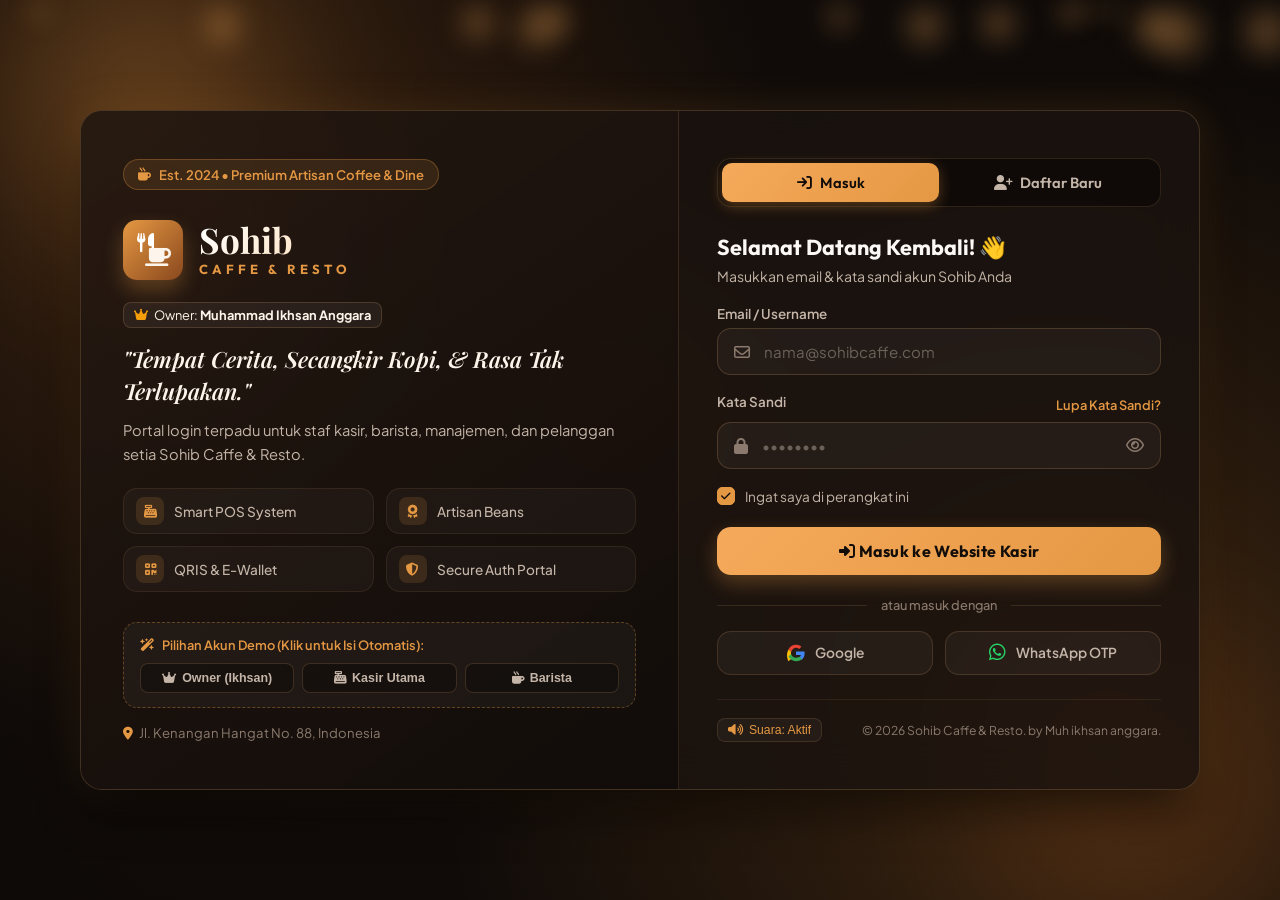
==== login.html @ d031e773 "Update placeholder nama dan perapihan format di login.html" ====
<!DOCTYPE html>
<html lang="id">

<head>
    <meta charset="UTF-8">
    <meta name="viewport" content="width=device-width, initial-scale=1.0">
    <title>Sohib Caffe & Resto — Portal Masuk</title>

    <!-- Google Fonts -->
    <link rel="preconnect" href="https://fonts.googleapis.com">
    <link rel="preconnect" href="https://fonts.gstatic.com" crossorigin>
    <link
        href="https://fonts.googleapis.com/css2?family=Outfit:wght@300;400;500;600;700&family=Playfair+Display:ital,wght@0,600;0,700;1,600&family=Plus+Jakarta+Sans:wght@400;500;600;700&display=swap"
        rel="stylesheet">

    <!-- Font Awesome Icons -->
    <link rel="stylesheet" href="https://cdnjs.cloudflare.com/ajax/libs/font-awesome/6.5.1/css/all.min.css">

    <!-- Custom Login CSS -->
    <link rel="stylesheet" href="login.css">
</head>

<body>
    <!-- Background Decor & Ambience -->
    <div class="bg-wrapper">
        <div class="bg-gradient-mesh"></div>
        <div class="glow-orb orb-1"></div>
        <div class="glow-orb orb-2"></div>
        <div class="glow-orb orb-3"></div>

        <!-- Floating Coffee Steam Particles -->
        <div class="steam-particle-container" id="steamContainer"></div>
    </div>

    <!-- Main Container -->
    <main class="login-master-container">
        <!-- Brand Showcase Banner (Left Side) -->
        <section class="brand-hero-panel">
            <div class="brand-badge">
                <i class="fa-solid fa-mug-hot"></i>
                <span>Est. 2024 • Premium Artisan Coffee & Dine</span>
            </div>

            <div class="brand-content">
                <div class="logo-mark">
                    <div class="logo-icon-ring">
                        <i class="fa-solid fa-utensils utensils-icon"></i>
                        <i class="fa-solid fa-mug-saucer coffee-icon"></i>
                    </div>
                    <div class="logo-text">
                        <h1>Sohib</h1>
                        <span class="logo-subtitle">CAFFE & RESTO</span>
                    </div>
                </div>

                <div class="brand-owner-badge">
                    <i class="fa-solid fa-crown" style="color: #f59e0b;"></i>
                    <span>Owner: <b>Muhammad Ikhsan Anggara</b></span>
                </div>

                <div class="brand-quote">
                    <h2>"Tempat Cerita, Secangkir Kopi, & Rasa Tak Terlupakan."</h2>
                    <p>Portal login terpadu untuk staf kasir, barista, manajemen, dan pelanggan setia Sohib Caffe &
                        Resto.</p>
                </div>

                <div class="features-pill-grid">
                    <div class="feature-pill">
                        <div class="pill-icon"><i class="fa-solid fa-cash-register"></i></div>
                        <span>Smart POS System</span>
                    </div>
                    <div class="feature-pill">
                        <div class="pill-icon"><i class="fa-solid fa-award"></i></div>
                        <span>Artisan Beans</span>
                    </div>
                    <div class="feature-pill">
                        <div class="pill-icon"><i class="fa-solid fa-qrcode"></i></div>
                        <span>QRIS & E-Wallet</span>
                    </div>
                    <div class="feature-pill">
                        <div class="pill-icon"><i class="fa-solid fa-shield-halved"></i></div>
                        <span>Secure Auth Portal</span>
                    </div>
                </div>
            </div>

            <!-- Quick Demo Accounts Switcher -->
            <div class="quick-demo-card">
                <div class="quick-demo-header">
                    <i class="fa-solid fa-wand-magic-sparkles"></i>
                    <span>Pilihan Akun Demo (Klik untuk Isi Otomatis):</span>
                </div>
                <div class="demo-btn-group">
                    <button type="button" class="demo-btn" onclick="fillDemo('owner')">
                        <i class="fa-solid fa-crown"></i> Owner (Ikhsan)
                    </button>
                    <button type="button" class="demo-btn" onclick="fillDemo('kasir')">
                        <i class="fa-solid fa-cash-register"></i> Kasir Utama
                    </button>
                    <button type="button" class="demo-btn" onclick="fillDemo('barista')">
                        <i class="fa-solid fa-mug-hot"></i> Barista
                    </button>
                </div>
            </div>

            <div class="brand-footer-info">
                <span><i class="fa-solid fa-location-dot"></i> Jl. Kenangan Hangat No. 88, Indonesia</span>
            </div>
        </section>

        <!-- Form Glassmorphism Card (Right Side) -->
        <section class="auth-card-panel">
            <div class="auth-card">
                <!-- Mobile Logo Header -->
                <div class="mobile-brand-header">
                    <div class="mobile-logo-ring">
                        <i class="fa-solid fa-mug-saucer"></i>
                    </div>
                    <div class="mobile-logo-title">
                        <h2>Sohib</h2>
                        <span>CAFFE & RESTO</span>
                    </div>
                </div>

                <!-- Tab Navigation: Masuk vs Daftar -->
                <div class="auth-tabs">
                    <button type="button" class="auth-tab active" id="tabLogin" onclick="switchAuthTab('login')">
                        <i class="fa-solid fa-arrow-right-to-bracket"></i>
                        <span>Masuk</span>
                    </button>
                    <button type="button" class="auth-tab" id="tabRegister" onclick="switchAuthTab('register')">
                        <i class="fa-solid fa-user-plus"></i>
                        <span>Daftar Baru</span>
                    </button>
                    <div class="tab-indicator" id="tabIndicator"></div>
                </div>

                <!-- LOGIN FORM -->
                <form id="formLogin" class="auth-form active" onsubmit="handleLoginSubmit(event)">
                    <div class="form-header-text">
                        <h3 id="formTitle">Selamat Datang Kembali! 👋</h3>
                        <p id="formSubtitle">Masukkan email & kata sandi akun Sohib Anda</p>
                    </div>

                    <!-- Role Preset Indicator Tag -->
                    <div class="active-role-tag hidden" id="activeRoleTag">
                        <span id="roleLabel"><i class="fa-solid fa-user-check"></i> Mode: Kasir</span>
                        <button type="button" onclick="clearSelectedRole()" title="Hapus Pilihan"><i
                                class="fa-solid fa-xmark"></i></button>
                    </div>

                    <!-- Input: Email / Username -->
                    <div class="input-group" id="loginEmailGroup">
                        <label for="loginEmail">Email / Username</label>
                        <div class="input-wrapper">
                            <span class="input-icon"><i class="fa-regular fa-envelope"></i></span>
                            <input type="text" id="loginEmail" placeholder="nama@sohibcaffe.com" autocomplete="username"
                                required>
                        </div>
                    </div>

                    <!-- Input: Password -->
                    <div class="input-group" id="loginPasswordGroup">
                        <div class="label-row">
                            <label for="loginPassword">Kata Sandi</label>
                            <a href="javascript:void(0)" class="forgot-link" onclick="openForgotModal()">Lupa Kata
                                Sandi?</a>
                        </div>
                        <div class="input-wrapper">
                            <span class="input-icon"><i class="fa-solid fa-lock"></i></span>
                            <input type="password" id="loginPassword" placeholder="••••••••"
                                autocomplete="current-password" required>
                            <button type="button" class="btn-toggle-pwd"
                                onclick="togglePasswordVisibility('loginPassword', this)"
                                title="Lihat/Sembunyikan Sandi">
                                <i class="fa-regular fa-eye"></i>
                            </button>
                        </div>
                    </div>

                    <!-- Form Options: Remember Me -->
                    <div class="form-options">
                        <label class="custom-checkbox">
                            <input type="checkbox" id="rememberMe" checked>
                            <span class="checkmark"></span>
                            <span class="checkbox-label">Ingat saya di perangkat ini</span>
                        </label>
                    </div>

                    <!-- Submit Button -->
                    <button type="submit" class="btn-primary-auth" id="btnLoginSubmit">
                        <span class="btn-text"><i class="fa-solid fa-right-to-bracket"></i> Masuk ke Website
                            Kasir</span>
                        <span class="btn-spinner hidden"><i class="fa-solid fa-circle-notch fa-spin"></i></span>
                    </button>

                    <!-- Divider -->
                    <div class="auth-divider">
                        <span>atau masuk dengan</span>
                    </div>

                    <!-- Social Login Buttons -->
                    <div class="social-login-grid">
                        <button type="button" class="btn-social" onclick="simulateSocialLogin('Google')">
                            <svg viewBox="0 0 24 24" width="18" height="18">
                                <path fill="#EA4335"
                                    d="M12 5c1.6 0 3 .6 4.1 1.6l3.1-3.1C17.3 1.8 14.8 1 12 1 7.5 1 3.7 3.6 1.9 7.3l3.7 2.9C6.5 7.4 9 5 12 5z" />
                                <path fill="#4285F4"
                                    d="M23.5 12.3c0-.8-.1-1.6-.2-2.3H12v4.5h6.5c-.3 1.5-1.1 2.8-2.4 3.7l3.7 2.9c2.2-2 3.7-5 3.7-8.8z" />
                                <path fill="#FBBC05"
                                    d="M5.6 14.8c-.2-.7-.4-1.5-.4-2.3s.2-1.6.4-2.3L1.9 7.3C.7 9.7 0 12.3 0 15.1s.7 5.4 1.9 7.8l3.7-2.9z" />
                                <path fill="#34A853"
                                    d="M12 23c3.2 0 6-1.1 8-3l-3.7-2.9c-1.1.7-2.5 1.2-4.3 1.2-3 0-5.5-2-6.4-4.8L1.9 16.4C3.7 20.1 7.5 23 12 23z" />
                            </svg>
                            <span>Google</span>
                        </button>
                        <button type="button" class="btn-social" onclick="simulateSocialLogin('WhatsApp')">
                            <i class="fa-brands fa-whatsapp" style="color: #25D366; font-size: 1.2rem;"></i>
                            <span>WhatsApp OTP</span>
                        </button>
                    </div>
                </form>

                <!-- REGISTER FORM -->
                <form id="formRegister" class="auth-form" onsubmit="handleRegisterSubmit(event)">
                    <div class="form-header-text">
                        <h3>Gabung Jadi Sahabat Sohib! ✨</h3>
                        <p>Daftar sekarang untuk dapatkan promo eksklusif & poin loyalty</p>
                    </div>

                    <div class="input-group">
                        <label for="regName">Nama Lengkap</label>
                        <div class="input-wrapper">
                            <span class="input-icon"><i class="fa-regular fa-user"></i></span>
                            <input type="text" id="regName" placeholder="Contoh: Bella Anggraeni" required>
                        </div>
                    </div>

                    <div class="input-group">
                        <label for="regEmail">Alamat Email</label>
                        <div class="input-wrapper">
                            <span class="input-icon"><i class="fa-regular fa-envelope"></i></span>
                            <input type="email" id="regEmail" placeholder="nama@sohibcaffe.com" required>
                        </div>
                    </div>

                    <div class="input-group">
                        <label for="regPhone">Nomor WhatsApp</label>
                        <div class="input-wrapper">
                            <span class="input-icon"><i class="fa-brands fa-whatsapp"></i></span>
                            <input type="tel" id="regPhone" placeholder="08123456789" required>
                        </div>
                    </div>

                    <div class="input-group">
                        <label for="regPassword">Buat Kata Sandi</label>
                        <div class="input-wrapper">
                            <span class="input-icon"><i class="fa-solid fa-lock"></i></span>
                            <input type="password" id="regPassword" placeholder="Minimal 8 karakter"
                                oninput="checkPasswordStrength(this.value)" required>
                            <button type="button" class="btn-toggle-pwd"
                                onclick="togglePasswordVisibility('regPassword', this)">
                                <i class="fa-regular fa-eye"></i>
                            </button>
                        </div>
                        <div class="pwd-strength-box">
                            <div class="strength-bar">
                                <div class="strength-progress" id="strengthProgress"></div>
                            </div>
                            <span class="strength-text" id="strengthText">Kekuatan Sandi: Belum diisi</span>
                        </div>
                    </div>

                    <div class="form-options">
                        <label class="custom-checkbox">
                            <input type="checkbox" id="agreeTerms" required>
                            <span class="checkmark"></span>
                            <span class="checkbox-label">Saya menyetujui <a href="javascript:void(0)"
                                    class="term-link">Syarat & Ketentuan</a> Sohib Resto</span>
                        </label>
                    </div>

                    <button type="submit" class="btn-primary-auth" id="btnRegSubmit">
                        <span class="btn-text"><i class="fa-solid fa-user-plus"></i> Buat Akun Member</span>
                        <span class="btn-spinner hidden"><i class="fa-solid fa-circle-notch fa-spin"></i></span>
                    </button>
                </form>

                <!-- Footer Copyright & Audio Ambience Toggle -->
                <div class="card-bottom-bar">
                    <button type="button" class="btn-sound-toggle" id="btnSoundToggle" onclick="toggleSoundAmbience()"
                        title="Efek Suara Interaktif">
                        <i class="fa-solid fa-volume-high" id="soundIcon"></i>
                        <span id="soundText">Suara: Aktif</span>
                    </button>
                    <span class="copy-text">© 2026 Sohib Caffe & Resto. by Muh ikhsan anggara.</span>
                </div>
            </div>
        </section>
    </main>

    <!-- FORGOT PASSWORD MODAL -->
    <div class="modal-backdrop hidden" id="forgotModal">
        <div class="modal-box">
            <button type="button" class="modal-close" onclick="closeForgotModal()">
                <i class="fa-solid fa-xmark"></i>
            </button>
            <div class="modal-icon-circle">
                <i class="fa-solid fa-key"></i>
            </div>
            <h3>Atur Ulang Kata Sandi</h3>
            <p>Masukkan email terdaftar Anda. Kami akan mengirimkan tautan verifikasi pemulihan sandi.</p>

            <form onsubmit="handleForgotSubmit(event)">
                <div class="input-group">
                    <div class="input-wrapper">
                        <span class="input-icon"><i class="fa-regular fa-envelope"></i></span>
                        <input type="email" id="forgotEmail" placeholder="nama@sohibcaffe.com" required>
                    </div>
                </div>
                <button type="submit" class="btn-primary-auth" id="btnForgotSubmit">
                    <span class="btn-text"><i class="fa-solid fa-paper-plane"></i> Kirim Tautan Reset</span>
                    <span class="btn-spinner hidden"><i class="fa-solid fa-circle-notch fa-spin"></i></span>
                </button>
            </form>
        </div>
    </div>

    <!-- SUCCESS LOGIN PREVIEW MODAL / DIRECT REDIRECT -->
    <div class="modal-backdrop hidden" id="successModal">
        <div class="modal-box success-mode">
            <div class="success-animation-circle">
                <i class="fa-solid fa-check"></i>
            </div>
            <h3 id="welcomeHeaderTitle">Login Berhasil!</h3>
            <p id="welcomeUserMessage">Selamat datang di Aplikasi Sohib Caffe & Resto.</p>

            <div class="user-badge-preview">
                <div class="preview-avatar" id="previewAvatar">MIA</div>
                <div class="preview-info">
                    <h4 id="previewName">Muhammad Ikhsan Anggara</h4>
                    <span id="previewRole">Status: Owner</span>
                </div>
            </div>

            <div class="redirect-progress-bar">
                <div class="redirect-fill" id="redirectFill"></div>
            </div>
            <p class="redirect-caption">Membuka Dashboard Kasir dalam <span id="countdownTimer">2</span> detik...</p>

            <button type="button" class="btn-primary-auth" onclick="redirectToMainApp()">
                <i class="fa-solid fa-arrow-right"></i> Langsung Masuk Sekarang
            </button>
        </div>
    </div>

    <!-- TOAST NOTIFICATION CONTAINER -->
    <div class="toast-container" id="toastContainer"></div>

    <!-- Custom Login Script -->
    <script src="login.js"></script>
</body>

</html>
---- login.css ----
/* ==========================================================================
   SOHIB CAFFE & RESTO — AUTHENTICATION STYLESHEET (login.css)
   Theme: Modern Warm Espresso & Amber Glassmorphism
   ========================================================================== */

:root {
    --bg-main: #0e0a08;
    --bg-secondary: #17110e;
    --bg-card: rgba(26, 19, 15, 0.82);
    --bg-card-border: rgba(220, 165, 110, 0.22);
    --bg-card-blur: 24px;

    --primary-amber: #e59843;
    --primary-hover: #f3a958;
    --primary-glow: rgba(229, 152, 67, 0.35);

    --accent-crema: #fdf5eb;
    --accent-caramel: #c87a2a;
    --accent-espresso: #251811;

    --text-primary: #fcf8f5;
    --text-secondary: #c4b5a8;
    --text-muted: #8b7a6d;

    --input-bg: rgba(255, 255, 255, 0.04);
    --input-border: rgba(220, 165, 110, 0.22);
    --input-focus-border: #e59843;
    --input-focus-glow: rgba(229, 152, 67, 0.25);

    --success-green: #2ecc71;
    --error-red: #e74c3c;
    --warning-yellow: #f1c40f;

    --radius-sm: 8px;
    --radius-md: 14px;
    --radius-lg: 22px;
    --radius-full: 9999px;

    --transition-smooth: all 0.3s cubic-bezier(0.4, 0, 0.2, 1);
}

* {
    margin: 0;
    padding: 0;
    box-sizing: border-box;
}

body {
    font-family: 'Plus Jakarta Sans', 'Outfit', -apple-system, BlinkMacSystemFont, sans-serif;
    background-color: var(--bg-main);
    color: var(--text-primary);
    min-height: 100vh;
    display: flex;
    align-items: center;
    justify-content: center;
    overflow-x: hidden;
    position: relative;
    padding: 24px 16px;
}

/* Background Ambient Glow & Particles */
.bg-wrapper {
    position: fixed;
    inset: 0;
    z-index: 0;
    overflow: hidden;
    pointer-events: none;
}

.bg-gradient-mesh {
    position: absolute;
    inset: 0;
    background: 
        radial-gradient(circle at 15% 20%, rgba(138, 77, 28, 0.32) 0%, transparent 45%),
        radial-gradient(circle at 85% 80%, rgba(200, 122, 42, 0.24) 0%, transparent 50%),
        radial-gradient(circle at 50% 50%, rgba(20, 14, 11, 0.92) 0%, #0e0a08 100%);
}

.glow-orb {
    position: absolute;
    border-radius: 50%;
    filter: blur(80px);
    opacity: 0.45;
    animation: floatOrb 12s infinite alternate ease-in-out;
}

.orb-1 {
    width: 380px;
    height: 380px;
    background: radial-gradient(circle, #e59843, transparent 70%);
    top: -100px;
    left: -50px;
}

.orb-2 {
    width: 450px;
    height: 450px;
    background: radial-gradient(circle, #8a481d, transparent 70%);
    bottom: -120px;
    right: -80px;
    animation-delay: -5s;
}

.orb-3 {
    width: 280px;
    height: 280px;
    background: radial-gradient(circle, #d47a28, transparent 70%);
    top: 45%;
    left: 48%;
    transform: translate(-50%, -50%);
    animation-delay: -2s;
}

@keyframes floatOrb {
    0% { transform: translate(0, 0) scale(1); }
    50% { transform: translate(40px, 30px) scale(1.08); }
    100% { transform: translate(-30px, -40px) scale(0.95); }
}

.steam-particle-container {
    position: absolute;
    inset: 0;
    overflow: hidden;
}

.steam-particle {
    position: absolute;
    background: radial-gradient(circle, rgba(243, 169, 88, 0.4) 0%, transparent 75%);
    border-radius: 50%;
    filter: blur(12px);
    pointer-events: none;
    animation: riseUp 8s infinite linear;
}

@keyframes riseUp {
    0% { transform: translateY(100vh) scale(0.5); opacity: 0; }
    20% { opacity: 0.6; }
    80% { opacity: 0.3; }
    100% { transform: translateY(-100px) scale(1.6); opacity: 0; }
}

/* Container */
.login-master-container {
    position: relative;
    z-index: 10;
    width: 100%;
    max-width: 1120px;
    display: grid;
    grid-template-columns: 1.15fr 1fr;
    background: var(--bg-card);
    backdrop-filter: blur(var(--bg-card-blur));
    -webkit-backdrop-filter: blur(var(--bg-card-blur));
    border: 1px solid var(--bg-card-border);
    border-radius: var(--radius-lg);
    box-shadow: 
        0 25px 50px -12px rgba(0, 0, 0, 0.75),
        0 0 40px rgba(229, 152, 67, 0.15);
    overflow: hidden;
}

/* Left Hero */
.brand-hero-panel {
    background: linear-gradient(145deg, rgba(37, 24, 17, 0.88) 0%, rgba(17, 12, 9, 0.94) 100%),
                radial-gradient(circle at 10% 20%, rgba(229, 152, 67, 0.2) 0%, transparent 40%);
    padding: 48px 42px;
    display: flex;
    flex-direction: column;
    justify-content: space-between;
    border-right: 1px solid rgba(220, 165, 110, 0.12);
    position: relative;
}

.brand-badge {
    display: inline-flex;
    align-items: center;
    gap: 8px;
    background: rgba(229, 152, 67, 0.12);
    border: 1px solid rgba(229, 152, 67, 0.3);
    padding: 6px 14px;
    border-radius: var(--radius-full);
    font-size: 0.82rem;
    font-weight: 600;
    color: var(--primary-amber);
    width: fit-content;
}

.brand-content {
    margin: 30px 0;
}

.logo-mark {
    display: flex;
    align-items: center;
    gap: 16px;
    margin-bottom: 22px;
}

.logo-icon-ring {
    width: 60px;
    height: 60px;
    background: linear-gradient(135deg, #e59843 0%, #8a481d 100%);
    border-radius: var(--radius-md);
    display: flex;
    align-items: center;
    justify-content: center;
    position: relative;
    box-shadow: 0 10px 20px rgba(229, 152, 67, 0.3);
}

.logo-icon-ring .utensils-icon {
    font-size: 1.2rem;
    color: #fff;
    position: absolute;
    top: 14px;
    left: 14px;
}

.logo-icon-ring .coffee-icon {
    font-size: 1.3rem;
    color: var(--accent-crema);
    position: absolute;
    bottom: 12px;
    right: 12px;
}

.logo-text h1 {
    font-family: 'Playfair Display', serif;
    font-size: 2.2rem;
    font-weight: 700;
    background: linear-gradient(135deg, #ffffff 0%, #ffdcb3 100%);
    -webkit-background-clip: text;
    -webkit-text-fill-color: transparent;
    line-height: 1;
}

.logo-subtitle {
    font-family: 'Outfit', sans-serif;
    font-size: 0.82rem;
    font-weight: 700;
    letter-spacing: 4px;
    color: var(--primary-amber);
    display: block;
    margin-top: 4px;
}

.brand-owner-badge {
    display: inline-flex;
    align-items: center;
    gap: 6px;
    font-size: 0.8rem;
    color: var(--accent-crema);
    background: rgba(255, 255, 255, 0.05);
    border: 1px solid rgba(220, 165, 110, 0.2);
    padding: 4px 10px;
    border-radius: var(--radius-sm);
    margin-bottom: 16px;
}

.brand-quote h2 {
    font-family: 'Playfair Display', serif;
    font-size: 1.4rem;
    font-weight: 600;
    font-style: italic;
    color: var(--accent-crema);
    line-height: 1.4;
    margin-bottom: 12px;
}

.brand-quote p {
    font-size: 0.92rem;
    color: var(--text-secondary);
    line-height: 1.6;
    margin-bottom: 22px;
}

.features-pill-grid {
    display: grid;
    grid-template-columns: repeat(2, 1fr);
    gap: 12px;
}

.feature-pill {
    display: flex;
    align-items: center;
    gap: 10px;
    background: rgba(255, 255, 255, 0.03);
    border: 1px solid rgba(220, 165, 110, 0.1);
    padding: 8px 12px;
    border-radius: var(--radius-md);
    transition: var(--transition-smooth);
}

.feature-pill:hover {
    background: rgba(229, 152, 67, 0.08);
    border-color: rgba(229, 152, 67, 0.3);
    transform: translateY(-2px);
}

.pill-icon {
    width: 28px;
    height: 28px;
    border-radius: 8px;
    background: rgba(229, 152, 67, 0.15);
    color: var(--primary-amber);
    display: flex;
    align-items: center;
    justify-content: center;
    font-size: 0.82rem;
}

.feature-pill span {
    font-size: 0.85rem;
    font-weight: 500;
    color: var(--text-secondary);
}

/* Demo Switcher */
.quick-demo-card {
    background: rgba(255, 255, 255, 0.04);
    border: 1px dashed rgba(229, 152, 67, 0.35);
    border-radius: var(--radius-md);
    padding: 14px 16px;
    margin-bottom: 16px;
}

.quick-demo-header {
    display: flex;
    align-items: center;
    gap: 8px;
    font-size: 0.8rem;
    font-weight: 600;
    color: var(--primary-amber);
    margin-bottom: 10px;
}

.demo-btn-group {
    display: flex;
    flex-wrap: wrap;
    gap: 8px;
}

.demo-btn {
    flex: 1;
    min-width: 100px;
    display: inline-flex;
    align-items: center;
    justify-content: center;
    gap: 6px;
    background: rgba(0, 0, 0, 0.3);
    border: 1px solid rgba(220, 165, 110, 0.2);
    color: var(--text-secondary);
    font-size: 0.78rem;
    font-weight: 600;
    padding: 7px 10px;
    border-radius: var(--radius-sm);
    cursor: pointer;
    transition: var(--transition-smooth);
}

.demo-btn:hover {
    background: var(--primary-amber);
    color: #110c09;
    border-color: var(--primary-amber);
    transform: translateY(-1px);
    box-shadow: 0 4px 12px rgba(229, 152, 67, 0.3);
}

.brand-footer-info {
    font-size: 0.82rem;
    color: var(--text-muted);
}

.brand-footer-info i {
    color: var(--primary-amber);
    margin-right: 4px;
}

/* Right Card */
.auth-card-panel {
    padding: 44px 38px;
    display: flex;
    flex-direction: column;
    justify-content: center;
}

.auth-card {
    width: 100%;
}

.mobile-brand-header {
    display: none;
    align-items: center;
    gap: 12px;
    margin-bottom: 24px;
    justify-content: center;
}

.mobile-logo-ring {
    width: 44px;
    height: 44px;
    border-radius: 12px;
    background: linear-gradient(135deg, #e59843, #8a481d);
    display: flex;
    align-items: center;
    justify-content: center;
    color: #fff;
    font-size: 1.2rem;
}

.mobile-logo-title h2 {
    font-family: 'Playfair Display', serif;
    font-size: 1.5rem;
    font-weight: 700;
    color: #fff;
}

.mobile-logo-title span {
    font-size: 0.7rem;
    font-weight: 700;
    letter-spacing: 3px;
    color: var(--primary-amber);
    display: block;
}

/* Tabs */
.auth-tabs {
    position: relative;
    display: flex;
    background: rgba(0, 0, 0, 0.35);
    border: 1px solid rgba(220, 165, 110, 0.15);
    padding: 4px;
    border-radius: var(--radius-md);
    margin-bottom: 26px;
}

.auth-tab {
    flex: 1;
    background: transparent;
    border: none;
    color: var(--text-secondary);
    padding: 10px 16px;
    font-family: 'Outfit', sans-serif;
    font-size: 0.92rem;
    font-weight: 600;
    cursor: pointer;
    z-index: 2;
    display: flex;
    align-items: center;
    justify-content: center;
    gap: 8px;
    transition: var(--transition-smooth);
}

.auth-tab.active {
    color: #110c09;
}

.tab-indicator {
    position: absolute;
    top: 4px;
    bottom: 4px;
    left: 4px;
    width: calc(50% - 4px);
    background: linear-gradient(135deg, #f5aa5b 0%, #e59843 100%);
    border-radius: 10px;
    box-shadow: 0 4px 14px rgba(229, 152, 67, 0.35);
    transition: transform 0.35s cubic-bezier(0.4, 0, 0.2, 1);
    z-index: 1;
}

.tab-indicator.register-mode {
    transform: translateX(100%);
}

.auth-form {
    display: none;
    opacity: 0;
    transform: translateY(10px);
    transition: opacity 0.3s ease, transform 0.3s ease;
}

.auth-form.active {
    display: block;
    opacity: 1;
    transform: translateY(0);
}

.form-header-text {
    margin-bottom: 20px;
}

.form-header-text h3 {
    font-family: 'Outfit', sans-serif;
    font-size: 1.35rem;
    font-weight: 700;
    color: var(--text-primary);
    margin-bottom: 6px;
}

.form-header-text p {
    font-size: 0.88rem;
    color: var(--text-secondary);
}

.active-role-tag {
    display: flex;
    align-items: center;
    justify-content: space-between;
    background: rgba(229, 152, 67, 0.15);
    border: 1px solid rgba(229, 152, 67, 0.4);
    padding: 8px 14px;
    border-radius: var(--radius-sm);
    font-size: 0.84rem;
    font-weight: 600;
    color: var(--primary-amber);
    margin-bottom: 18px;
}

.active-role-tag button {
    background: none;
    border: none;
    color: var(--text-secondary);
    cursor: pointer;
    font-size: 0.9rem;
    padding: 2px;
}

.active-role-tag button:hover {
    color: var(--error-red);
}

/* Inputs */
.input-group {
    margin-bottom: 18px;
}

.label-row {
    display: flex;
    justify-content: space-between;
    align-items: center;
    margin-bottom: 6px;
}

.input-group label {
    display: block;
    font-size: 0.84rem;
    font-weight: 600;
    color: var(--text-secondary);
    margin-bottom: 6px;
}

.forgot-link {
    font-size: 0.8rem;
    font-weight: 600;
    color: var(--primary-amber);
    text-decoration: none;
}

.forgot-link:hover {
    color: var(--primary-hover);
    text-decoration: underline;
}

.input-wrapper {
    position: relative;
    display: flex;
    align-items: center;
    background: var(--input-bg);
    border: 1.5px solid var(--input-border);
    border-radius: var(--radius-md);
    transition: var(--transition-smooth);
}

.input-wrapper:hover {
    border-color: rgba(229, 152, 67, 0.4);
}

.input-wrapper:focus-within {
    border-color: var(--input-focus-border);
    box-shadow: 0 0 0 4px var(--input-focus-glow);
    background: rgba(255, 255, 255, 0.07);
}

.input-icon {
    padding-left: 16px;
    color: var(--text-muted);
    font-size: 1rem;
    display: flex;
    align-items: center;
}

.input-wrapper:focus-within .input-icon {
    color: var(--primary-amber);
}

.input-wrapper input {
    width: 100%;
    padding: 13px 14px;
    background: transparent;
    border: none;
    outline: none;
    color: var(--text-primary);
    font-family: inherit;
    font-size: 0.94rem;
}

.input-wrapper input::placeholder {
    color: rgba(196, 181, 168, 0.45);
}

.btn-toggle-pwd {
    background: transparent;
    border: none;
    color: var(--text-muted);
    padding: 0 16px;
    cursor: pointer;
    font-size: 1rem;
}

.btn-toggle-pwd:hover {
    color: var(--text-primary);
}

/* Password Strength */
.pwd-strength-box {
    margin-top: 8px;
}

.strength-bar {
    height: 4px;
    width: 100%;
    background: rgba(255, 255, 255, 0.1);
    border-radius: 4px;
    overflow: hidden;
    margin-bottom: 4px;
}

.strength-progress {
    height: 100%;
    width: 0%;
    transition: width 0.3s ease, background-color 0.3s ease;
}

.strength-text {
    font-size: 0.74rem;
    color: var(--text-muted);
    font-weight: 500;
}

/* Checkbox */
.form-options {
    margin-bottom: 22px;
}

.custom-checkbox {
    display: flex;
    align-items: center;
    gap: 10px;
    cursor: pointer;
    font-size: 0.85rem;
    color: var(--text-secondary);
    user-select: none;
}

.custom-checkbox input {
    position: absolute;
    opacity: 0;
    cursor: pointer;
    height: 0;
    width: 0;
}

.checkmark {
    width: 18px;
    height: 18px;
    background: rgba(255, 255, 255, 0.06);
    border: 1.5px solid var(--input-border);
    border-radius: 5px;
    display: flex;
    align-items: center;
    justify-content: center;
    transition: var(--transition-smooth);
}

.custom-checkbox input:checked ~ .checkmark {
    background: var(--primary-amber);
    border-color: var(--primary-amber);
}

.checkmark::after {
    content: '\f00c';
    font-family: 'Font Awesome 6 Free';
    font-weight: 900;
    color: #110c09;
    font-size: 0.68rem;
    display: none;
}

.custom-checkbox input:checked ~ .checkmark::after {
    display: block;
}

.term-link {
    color: var(--primary-amber);
    text-decoration: none;
}

/* Submit Button */
.btn-primary-auth {
    width: 100%;
    padding: 14px 20px;
    background: linear-gradient(135deg, #f5aa5b 0%, #e59843 100%);
    border: none;
    border-radius: var(--radius-md);
    color: #120d09;
    font-family: 'Outfit', sans-serif;
    font-size: 1rem;
    font-weight: 700;
    letter-spacing: 0.3px;
    cursor: pointer;
    transition: var(--transition-smooth);
    box-shadow: 0 8px 20px rgba(229, 152, 67, 0.3);
    display: flex;
    align-items: center;
    justify-content: center;
    gap: 8px;
}

.btn-primary-auth:hover {
    background: linear-gradient(135deg, #fbb86e 0%, #f3a958 100%);
    transform: translateY(-2px);
    box-shadow: 0 12px 26px rgba(229, 152, 67, 0.45);
}

.btn-primary-auth:disabled {
    opacity: 0.7;
    cursor: not-allowed;
    transform: none;
}

/* Divider & Social */
.auth-divider {
    display: flex;
    align-items: center;
    text-align: center;
    margin: 22px 0 18px;
    color: var(--text-muted);
    font-size: 0.8rem;
    font-weight: 500;
}

.auth-divider::before,
.auth-divider::after {
    content: '';
    flex: 1;
    border-bottom: 1px solid rgba(220, 165, 110, 0.15);
}

.auth-divider span {
    padding: 0 14px;
}

.social-login-grid {
    display: grid;
    grid-template-columns: 1fr 1fr;
    gap: 12px;
}

.btn-social {
    display: flex;
    align-items: center;
    justify-content: center;
    gap: 10px;
    padding: 11px 14px;
    background: rgba(255, 255, 255, 0.04);
    border: 1px solid rgba(220, 165, 110, 0.18);
    border-radius: var(--radius-md);
    color: var(--text-secondary);
    font-family: inherit;
    font-size: 0.86rem;
    font-weight: 600;
    cursor: pointer;
    transition: var(--transition-smooth);
}

.btn-social:hover {
    background: rgba(255, 255, 255, 0.08);
    border-color: rgba(229, 152, 67, 0.4);
    color: var(--text-primary);
    transform: translateY(-2px);
}

/* Bottom Bar */
.card-bottom-bar {
    margin-top: 24px;
    padding-top: 18px;
    border-top: 1px solid rgba(220, 165, 110, 0.1);
    display: flex;
    align-items: center;
    justify-content: space-between;
    font-size: 0.76rem;
    color: var(--text-muted);
}

.btn-sound-toggle {
    background: rgba(255, 255, 255, 0.04);
    border: 1px solid rgba(220, 165, 110, 0.15);
    color: var(--primary-amber);
    padding: 4px 10px;
    border-radius: var(--radius-sm);
    cursor: pointer;
    font-size: 0.76rem;
    display: inline-flex;
    align-items: center;
    gap: 6px;
}

/* Modals */
.modal-backdrop {
    position: fixed;
    inset: 0;
    background: rgba(0, 0, 0, 0.75);
    backdrop-filter: blur(12px);
    z-index: 100;
    display: flex;
    align-items: center;
    justify-content: center;
    padding: 20px;
}

.modal-box {
    position: relative;
    background: #19120e;
    border: 1px solid var(--bg-card-border);
    border-radius: var(--radius-lg);
    padding: 34px 28px;
    width: 100%;
    max-width: 440px;
    text-align: center;
    box-shadow: 0 20px 40px rgba(0, 0, 0, 0.8), 0 0 30px rgba(229, 152, 67, 0.2);
}

.modal-close {
    position: absolute;
    top: 16px;
    right: 16px;
    background: none;
    border: none;
    color: var(--text-muted);
    font-size: 1.1rem;
    cursor: pointer;
}

.modal-icon-circle {
    width: 56px;
    height: 56px;
    background: rgba(229, 152, 67, 0.15);
    border: 1px solid rgba(229, 152, 67, 0.4);
    border-radius: 50%;
    color: var(--primary-amber);
    display: flex;
    align-items: center;
    justify-content: center;
    font-size: 1.35rem;
    margin: 0 auto 16px;
}

.modal-box h3 {
    font-family: 'Outfit', sans-serif;
    font-size: 1.35rem;
    color: var(--text-primary);
    margin-bottom: 8px;
}

.modal-box p {
    font-size: 0.88rem;
    color: var(--text-secondary);
    line-height: 1.5;
    margin-bottom: 20px;
}

.success-animation-circle {
    width: 68px;
    height: 68px;
    background: rgba(46, 204, 113, 0.18);
    border: 2px solid var(--success-green);
    border-radius: 50%;
    color: var(--success-green);
    display: flex;
    align-items: center;
    justify-content: center;
    font-size: 1.8rem;
    margin: 0 auto 18px;
}

.user-badge-preview {
    display: flex;
    align-items: center;
    gap: 12px;
    background: rgba(255, 255, 255, 0.05);
    border: 1px solid rgba(220, 165, 110, 0.2);
    border-radius: var(--radius-md);
    padding: 12px 16px;
    margin: 18px 0;
    text-align: left;
}

.preview-avatar {
    width: 44px;
    height: 44px;
    border-radius: 50%;
    background: linear-gradient(135deg, #e59843, #8a481d);
    color: #fff;
    font-weight: 700;
    display: flex;
    align-items: center;
    justify-content: center;
    font-size: 1rem;
}

.preview-info h4 {
    font-size: 0.96rem;
    color: #fff;
}

.preview-info span {
    font-size: 0.78rem;
    color: var(--primary-amber);
    font-weight: 600;
}

.redirect-progress-bar {
    height: 6px;
    background: rgba(255, 255, 255, 0.08);
    border-radius: 6px;
    overflow: hidden;
    margin-bottom: 8px;
}

.redirect-fill {
    height: 100%;
    width: 0%;
    background: linear-gradient(90deg, #e59843, #2ecc71);
    transition: width 1.5s linear;
}

.redirect-caption {
    font-size: 0.82rem;
    color: var(--text-muted);
    margin-bottom: 18px;
}

/* Toast */
.toast-container {
    position: fixed;
    top: 24px;
    right: 24px;
    z-index: 9999;
    display: flex;
    flex-direction: column;
    gap: 10px;
    pointer-events: none;
}

.toast {
    pointer-events: auto;
    min-width: 300px;
    max-width: 420px;
    background: #1f1612;
    border: 1px solid rgba(220, 165, 110, 0.3);
    border-radius: var(--radius-md);
    padding: 14px 18px;
    display: flex;
    align-items: flex-start;
    gap: 12px;
    box-shadow: 0 10px 25px rgba(0, 0, 0, 0.6);
    transition: all 0.3s ease;
}

.toast.toast-success { border-left: 4px solid var(--success-green); }
.toast.toast-error { border-left: 4px solid var(--error-red); }
.toast.toast-info { border-left: 4px solid var(--primary-amber); }

.toast-icon { font-size: 1.15rem; margin-top: 1px; }
.toast-success .toast-icon { color: var(--success-green); }
.toast-error .toast-icon { color: var(--error-red); }
.toast-info .toast-icon { color: var(--primary-amber); }

.toast-body h5 { font-size: 0.9rem; font-weight: 700; color: var(--text-primary); margin-bottom: 2px; }
.toast-body p { font-size: 0.8rem; color: var(--text-secondary); line-height: 1.4; }

.hidden { display: none !important; }

/* Responsive */
@media (max-width: 960px) {
    .login-master-container { grid-template-columns: 1fr; max-width: 520px; }
    .brand-hero-panel { display: none; }
    .mobile-brand-header { display: flex; }
    .auth-card-panel { padding: 34px 24px; }
}

@media (max-width: 480px) {
    body { padding: 12px; }
    .auth-card-panel { padding: 26px 18px; }
    .social-login-grid { grid-template-columns: 1fr; }
    .card-bottom-bar { flex-direction: column; gap: 12px; text-align: center; }
}
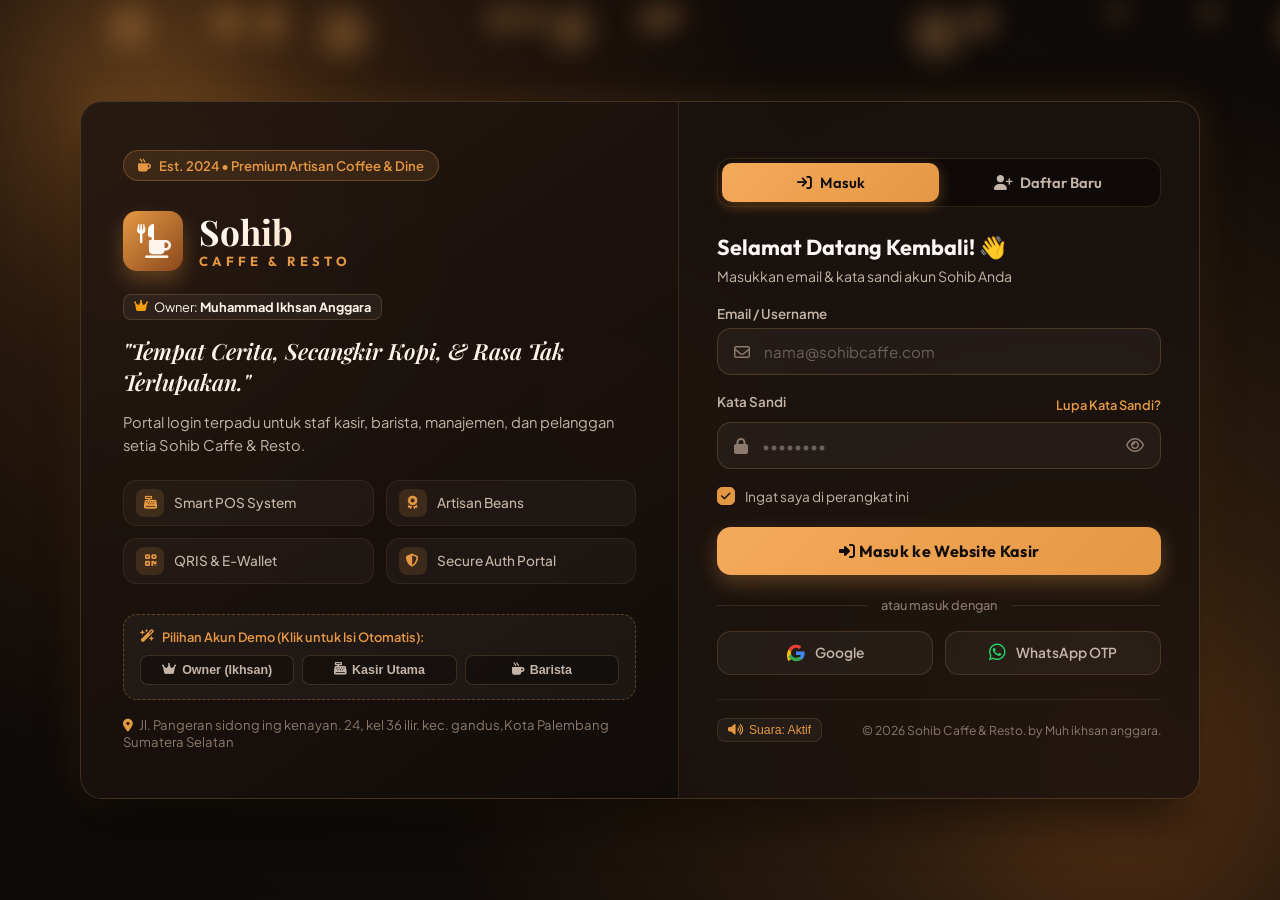
==== commit 6d1e399e: "Update alamat resto di footer panel login.html" ====
--- a/login.html
+++ b/login.html
@@ -104,7 +104,9 @@
             </div>
 
             <div class="brand-footer-info">
-                <span><i class="fa-solid fa-location-dot"></i> Jl. Kenangan Hangat No. 88, Indonesia</span>
+                <span><i class="fa-solid fa-location-dot"></i> Jl. Pangeran sidong ing kenayan. 24, kel 36 ilir. kec.
+                    gandus,Kota Palembang Sumatera
+                    Selatan</span>
             </div>
         </section>
 
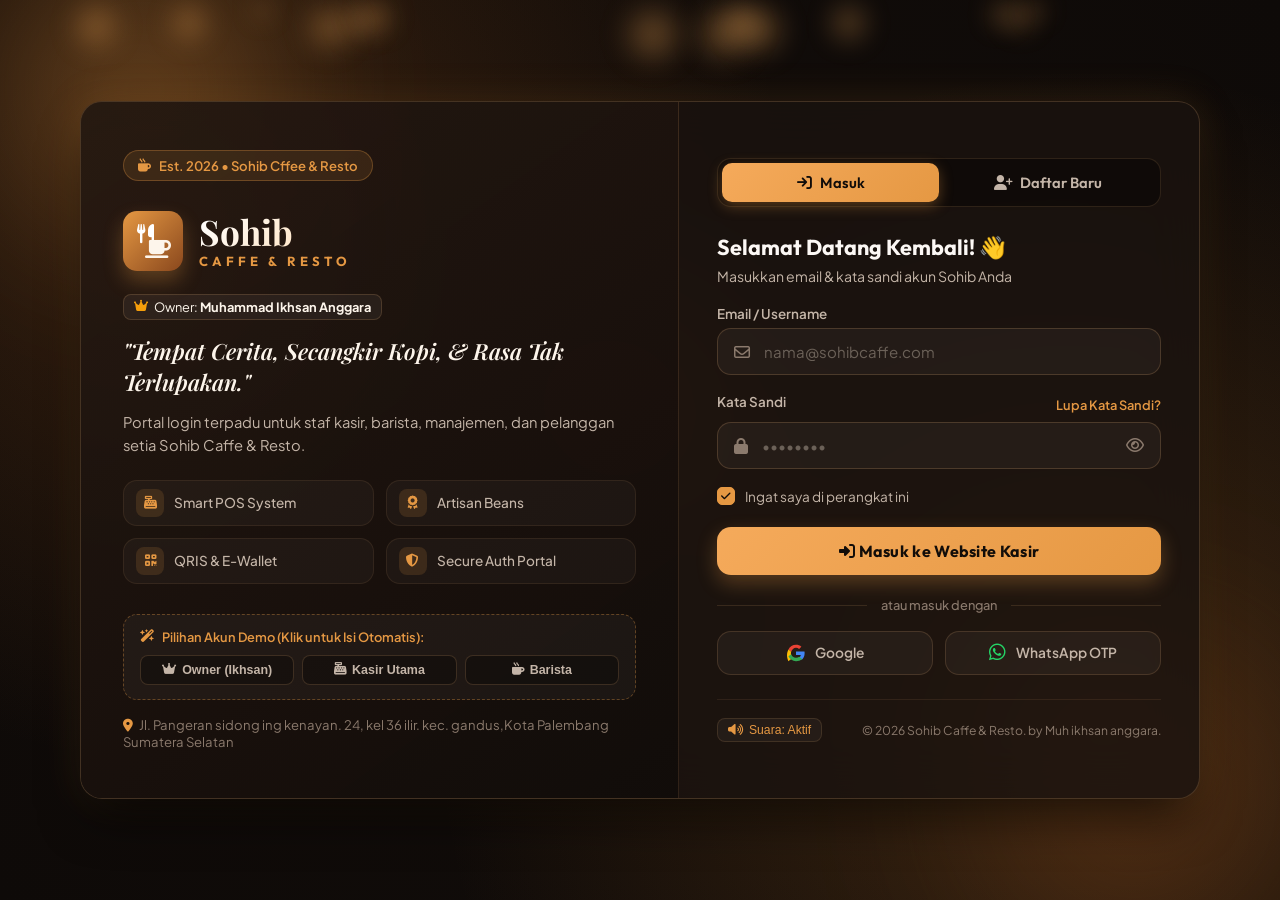
==== commit b69dec86: "Update brand badge menjadi Est. 2026 • Sohib Coffee & Resto di login.html" ====
--- a/login.html
+++ b/login.html
@@ -38,7 +38,7 @@
         <section class="brand-hero-panel">
             <div class="brand-badge">
                 <i class="fa-solid fa-mug-hot"></i>
-                <span>Est. 2024 • Premium Artisan Coffee & Dine</span>
+                <span>Est. 2026 • Sohib Cffee & Resto</span>
             </div>
 
             <div class="brand-content">
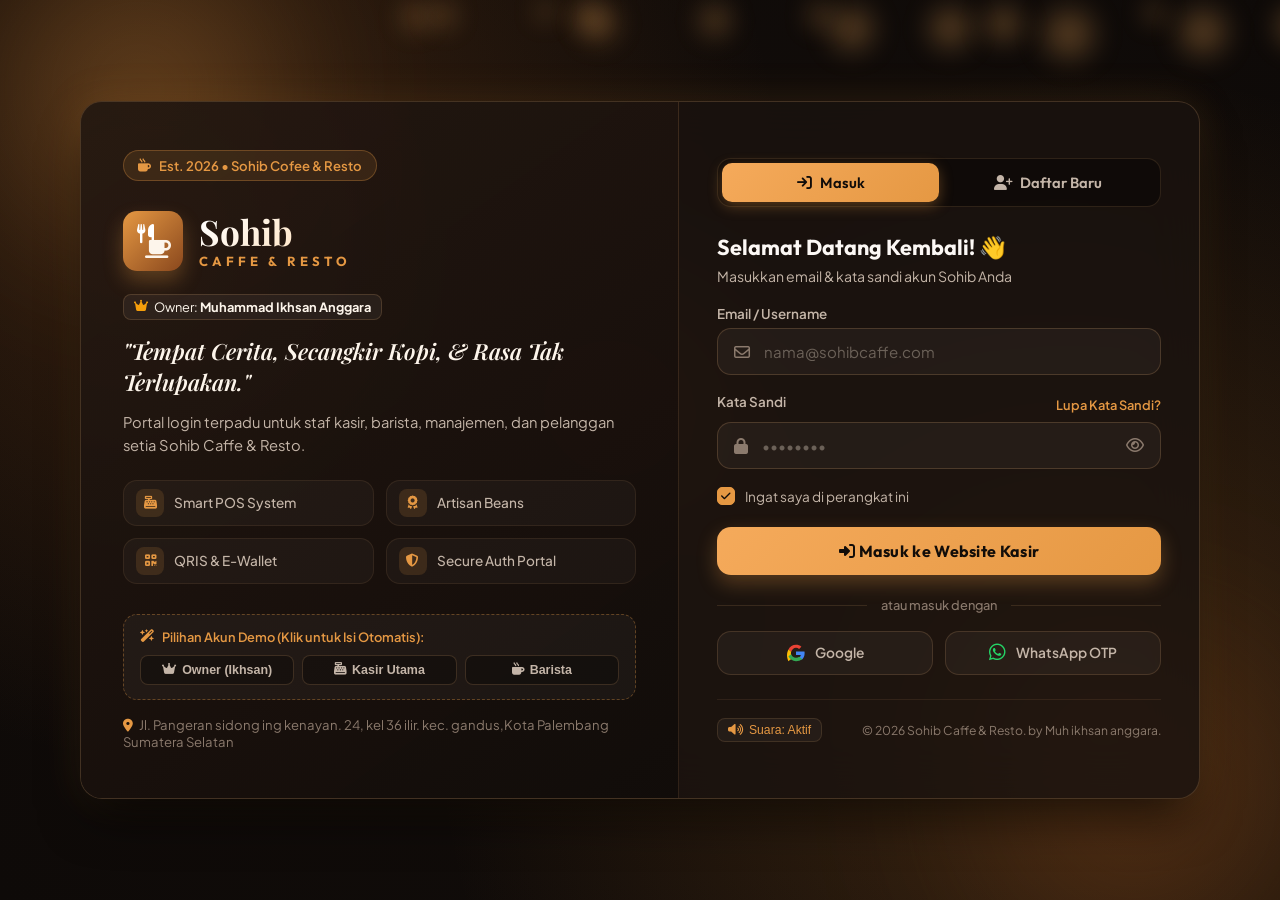
==== commit 432aa990: "Update teks brand badge di login.html" ====
--- a/login.html
+++ b/login.html
@@ -38,7 +38,7 @@
         <section class="brand-hero-panel">
             <div class="brand-badge">
                 <i class="fa-solid fa-mug-hot"></i>
-                <span>Est. 2026 • Sohib Cffee & Resto</span>
+                <span>Est. 2026 • Sohib Cofee & Resto</span>
             </div>
 
             <div class="brand-content">
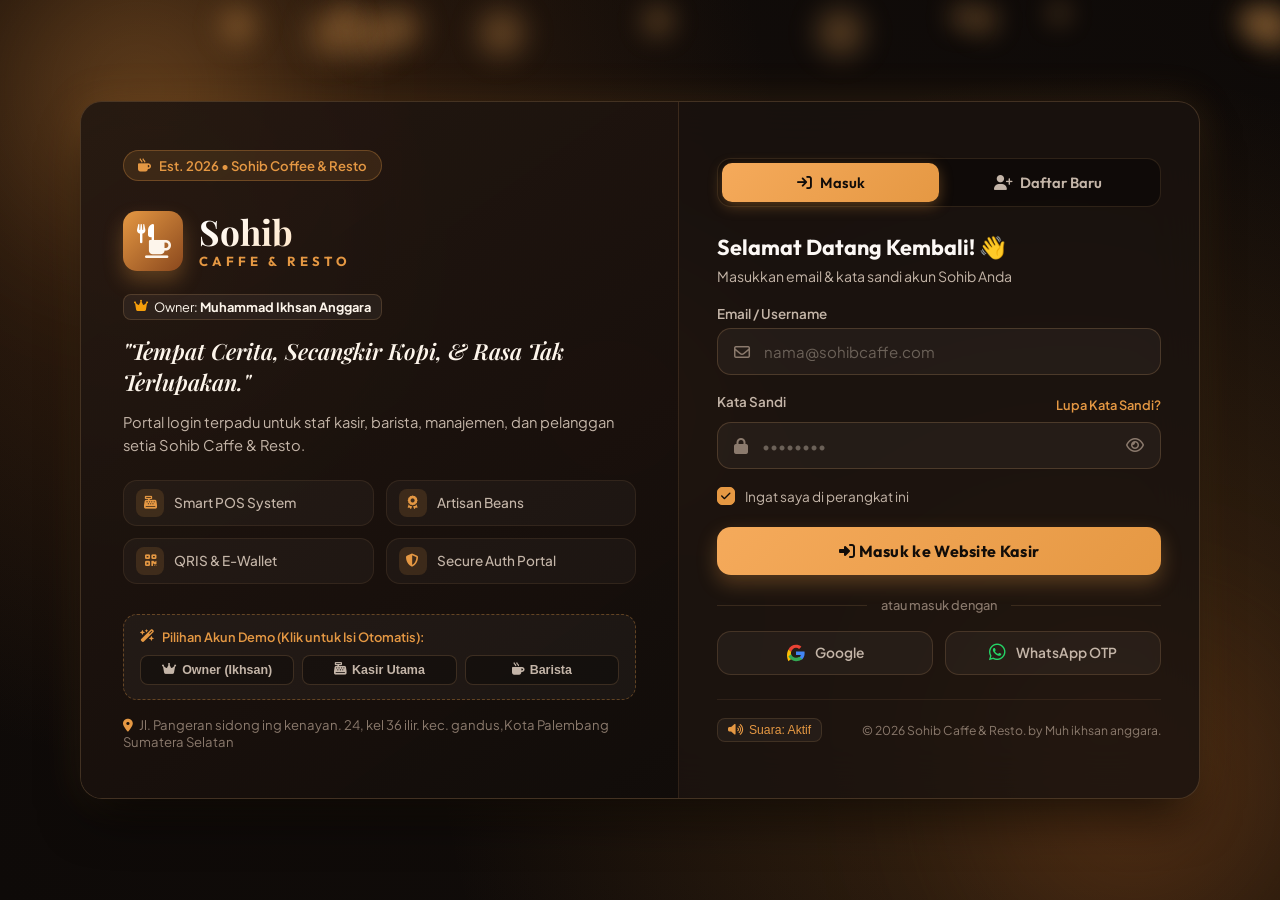
==== commit 3bbee8e4: "Perbaiki penulisan brand badge menjadi Sohib Coffee & Resto di login.html" ====
--- a/login.html
+++ b/login.html
@@ -38,7 +38,7 @@
         <section class="brand-hero-panel">
             <div class="brand-badge">
                 <i class="fa-solid fa-mug-hot"></i>
-                <span>Est. 2026 • Sohib Cofee & Resto</span>
+                <span>Est. 2026 • Sohib Coffee & Resto</span>
             </div>
 
             <div class="brand-content">
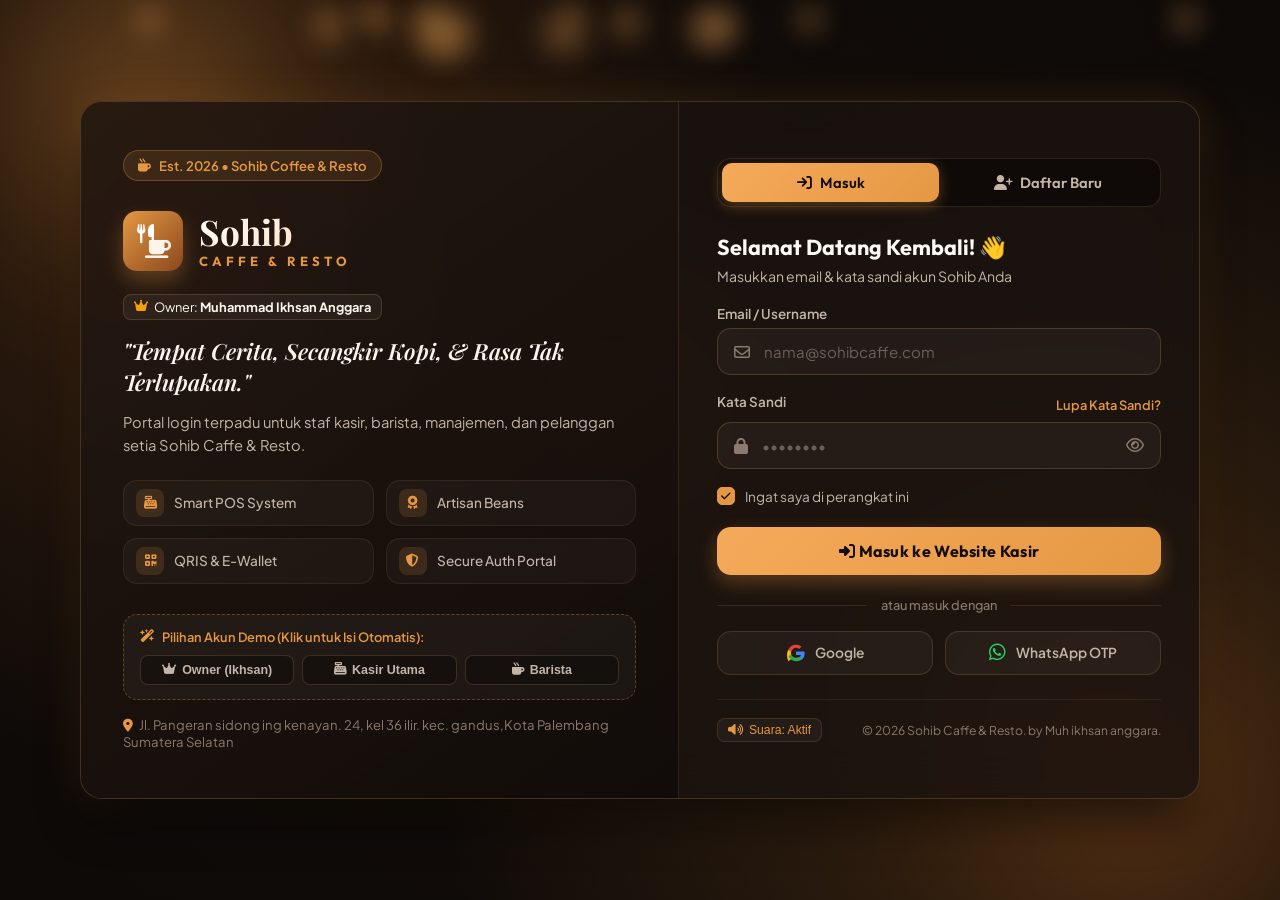
==== commit a19d87f1: "Update placeholder nomor WhatsApp pendaftaran di login.html" ====
--- a/login.html
+++ b/login.html
@@ -250,7 +250,7 @@
                         <label for="regPhone">Nomor WhatsApp</label>
                         <div class="input-wrapper">
                             <span class="input-icon"><i class="fa-brands fa-whatsapp"></i></span>
-                            <input type="tel" id="regPhone" placeholder="08123456789" required>
+                            <input type="tel" id="regPhone" placeholder="0895325480299" required>
                         </div>
                     </div>
 
--- a/login.css
+++ b/login.css
@@ -227,8 +227,10 @@
     font-family: 'Playfair Display', serif;
     font-size: 2.2rem;
     font-weight: 700;
+    color: #ffffff;
     background: linear-gradient(135deg, #ffffff 0%, #ffdcb3 100%);
     -webkit-background-clip: text;
+    background-clip: text;
     -webkit-text-fill-color: transparent;
     line-height: 1;
 }
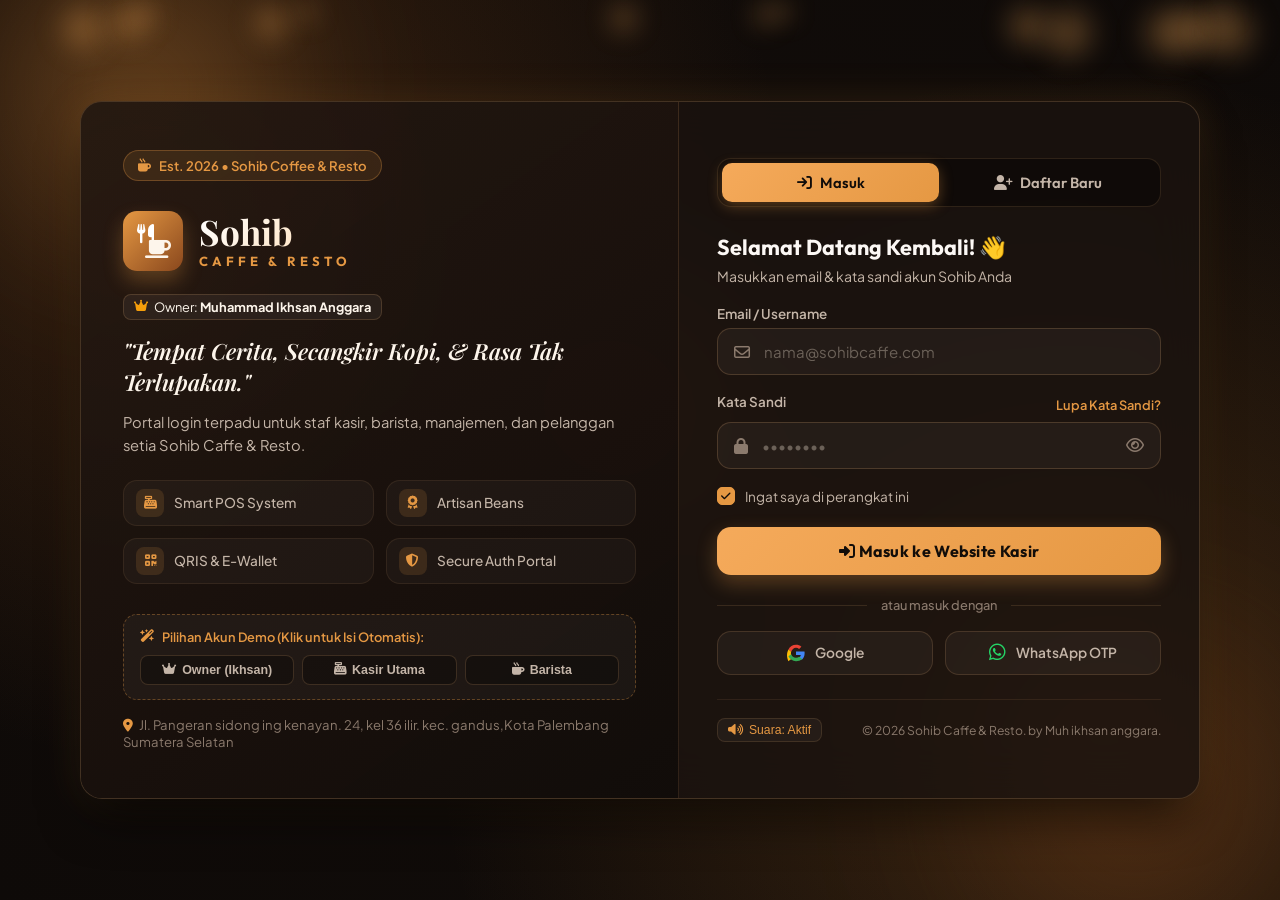
==== commit 0b67ec3c: "Integrasikan pendaftaran akun dan login otomatis ke database (SohibDB) secara real-time" ====
--- a/login.html
+++ b/login.html
@@ -359,7 +359,8 @@
     <!-- TOAST NOTIFICATION CONTAINER -->
     <div class="toast-container" id="toastContainer"></div>
 
-    <!-- Custom Login Script -->
+    <!-- Database & Authentication Scripts -->
+    <script src="db.js"></script>
     <script src="login.js"></script>
 </body>
 
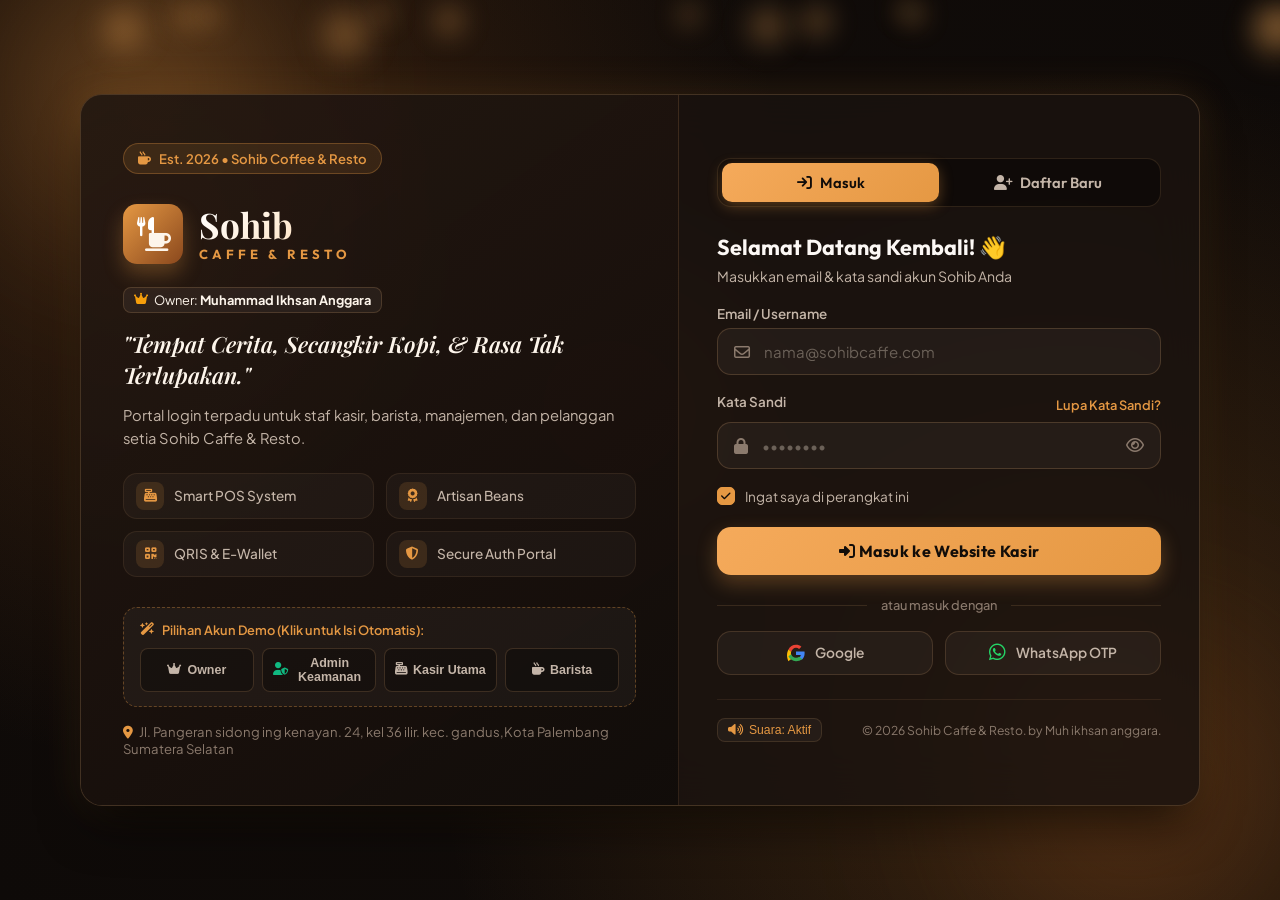
==== commit 92a1d138: "feat: sembunyikan fitur Cyber Security SOC untuk non-admin dan tambahkan akun login Admin Keamanan" ====
--- a/login.html
+++ b/login.html
@@ -92,7 +92,10 @@
                 </div>
                 <div class="demo-btn-group">
                     <button type="button" class="demo-btn" onclick="fillDemo('owner')">
-                        <i class="fa-solid fa-crown"></i> Owner (Ikhsan)
+                        <i class="fa-solid fa-crown"></i> Owner
+                    </button>
+                    <button type="button" class="demo-btn" onclick="fillDemo('admin')">
+                        <i class="fa-solid fa-user-shield" style="color: #10b981;"></i> Admin Keamanan
                     </button>
                     <button type="button" class="demo-btn" onclick="fillDemo('kasir')">
                         <i class="fa-solid fa-cash-register"></i> Kasir Utama
